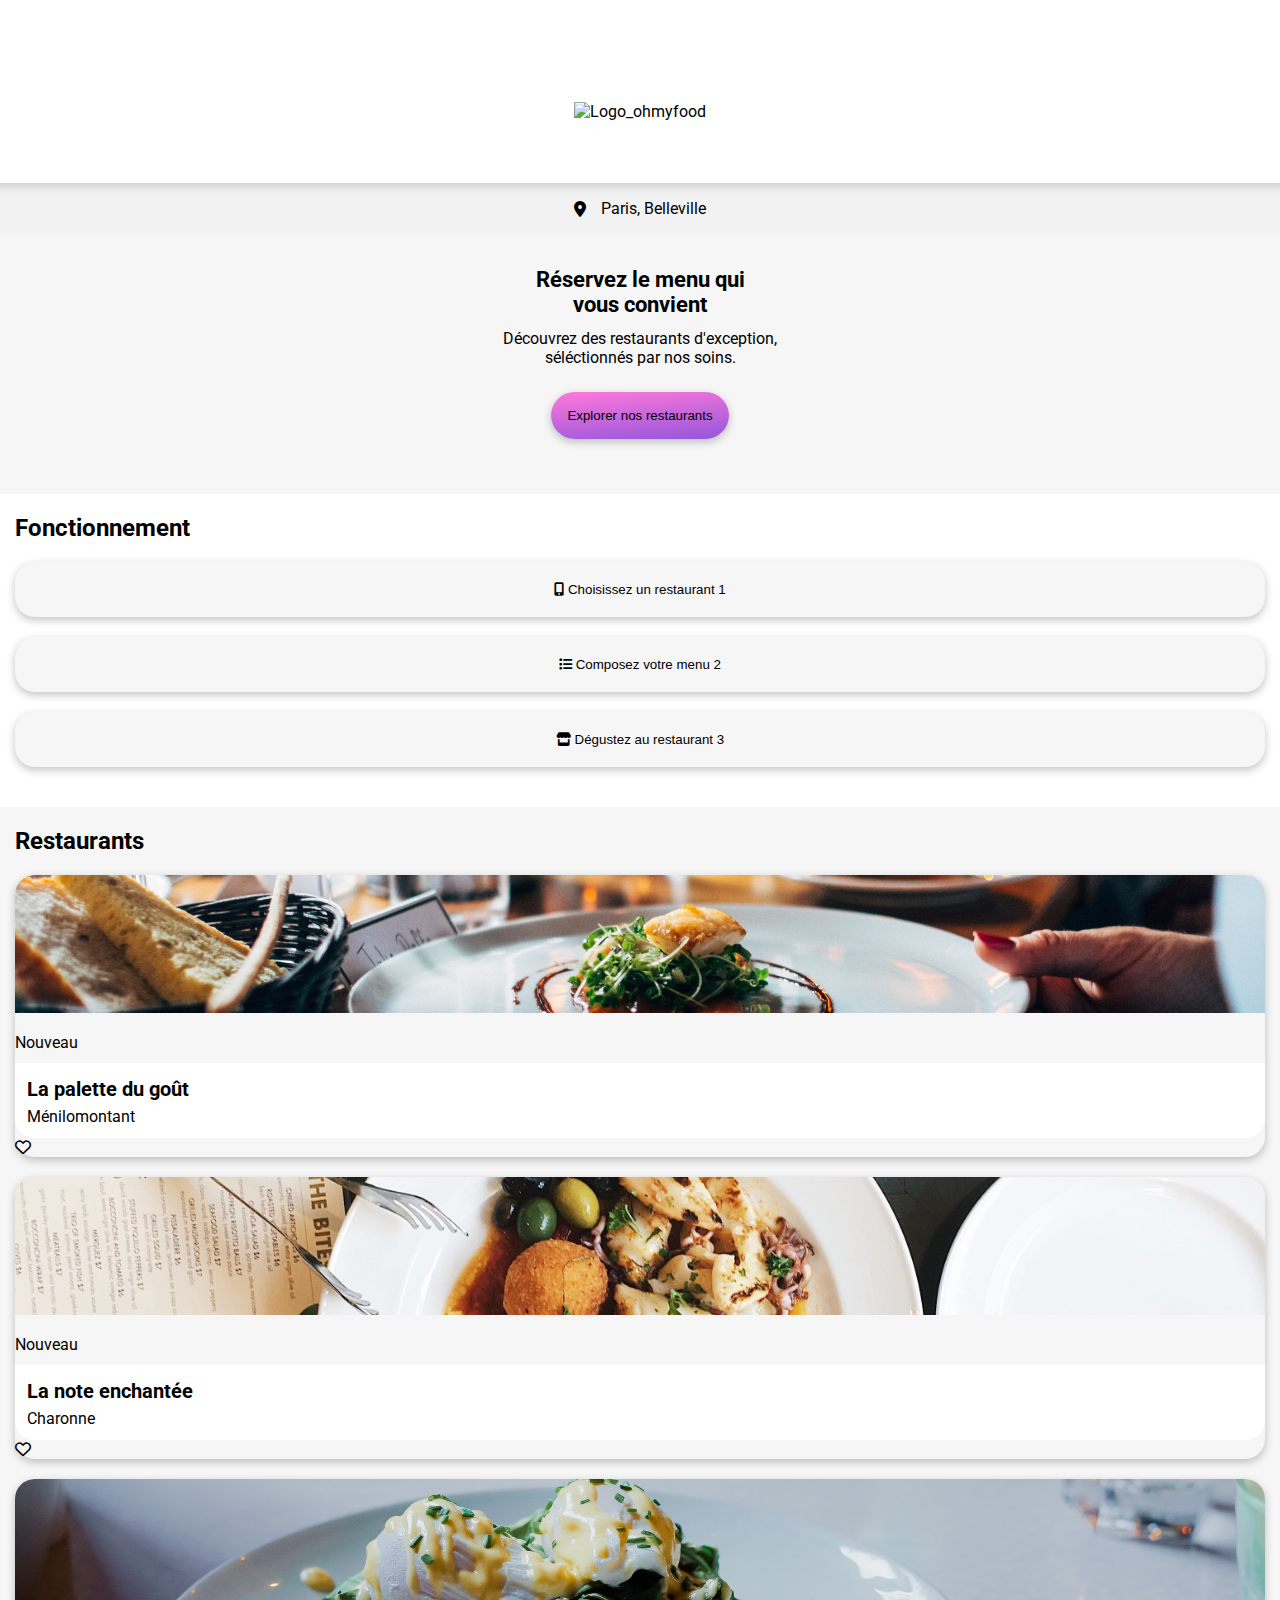
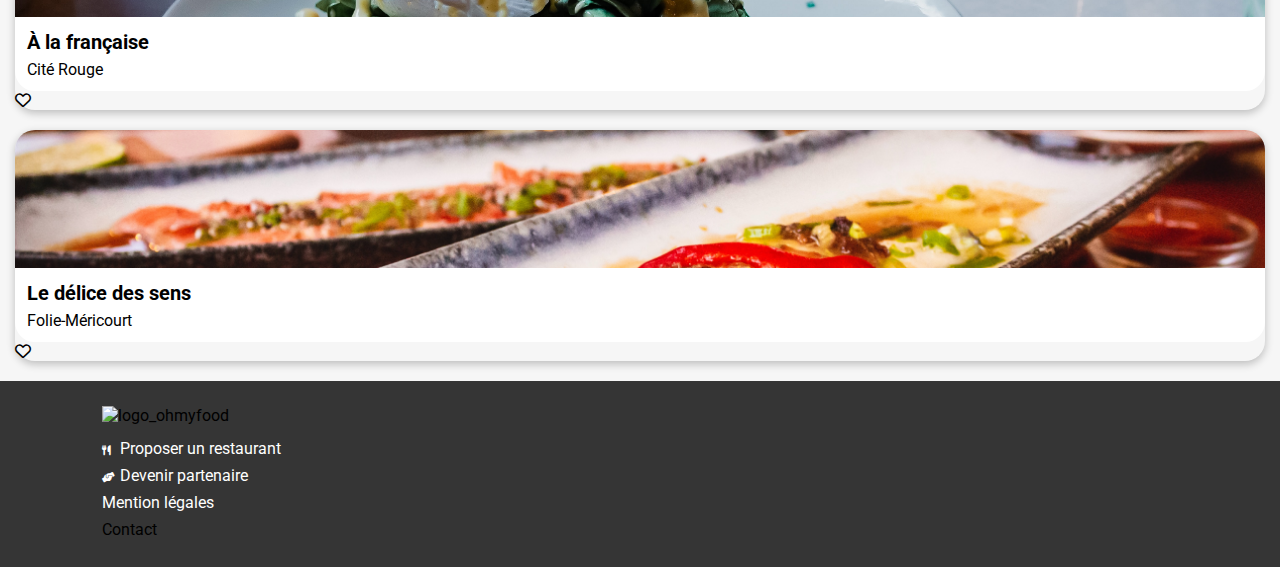
==== index.html @ 016500db "Rename Acceuil.html to index.html" ====
<!DOCTYPE html>
<html lang="fr">
<head>
    <meta charset="UTF-8">
    <meta http-equiv="X-UA-Compatible" content="IE=edge">
    <meta name="viewport" content="width=device-width, initial-scale=1.0">
    <title>Acceuil</title>
    <link rel="stylesheet" href="https://cdnjs.cloudflare.com/ajax/libs/font-awesome/6.0.0/css/all.min.css">
    <link rel="stylesheet" href="./public/css/Styles.css">
</head>

<body>

    <header> 
        <div id="logo"><img src="images/logo/ohmyfood.svg" alt="Logo_ohmyfood"></div>
        <div id="location">
            <i class="fa-solid fa-location-dot"></i><p>Paris, Belleville</p>
        </div>
    </header>

    <main>
        <section id="description">
            <h1>Réservez le menu qui <br> vous convient</h1>
            <p>Découvrez des restaurants d'exception,<br> séléctionnés par nos soins.</p>
            
            <form action="#restaurants">
                <button class="btn btn--menu btn--gradient btn--margin"><span class="text--white">Explorer nos restaurants</span></button>
            </form>

        </section>

        <section id="fonctionnement">
            <h2>Fonctionnement</h2>
            <button class="btn btn--fonctionnement btn--background">
                <i class="fa-solid fa-mobile-screen-button"></i>
                <span class="text">Choisissez un restaurant</span>
                <span class="numero">1</span>
            </button>

            <button class="btn btn--fonctionnement btn--background">
                <i class="fa-solid fa-list"></i>
                <span class="text">Composez votre menu</span>
                <span class="numero">2</span>
            </button>
            
            <button class="btn btn--fonctionnement btn--background">
                <i class="fa-solid fa-store"></i>
                <span class="text">Dégustez au restaurant</span>
                <span class="numero">3</span>
            </button>
        </section>

        <section id="restaurants">
            <h2>Restaurants</h2>
            
            <div class="restaurants__block__cartes">
                <article class="restaurants__cartes">
                    <a href="restaurants/palette.html">

                        <div class="restaurants__cartes__img">
                            <img src="images/restaurants/la_palette_du_gout.jpg" alt="la palette du goût">
                            <div class="nouveau"><p>Nouveau</p></div>
                        </div>

                        <div class="restaurants__cartes__description">
                            <h3>La palette du goût</h3>
                            <p>Ménilomontant</p>
                        </div>
                    </a>
                    <div class="coeur"><i class="fa-regular fa-heart"></i></div>
                </article>
            

            
                <article class="restaurants__cartes">
                    <a href="restaurants/note.html">

                        <div class="restaurants__cartes__img">
                            <img src="images/restaurants/la_note_enchantee.jpg" alt="la note enchantée">
                            <div class="nouveau"><p>Nouveau</p></div>
                        </div>

                        <div class="restaurants__cartes__description">
                            <h3>La note enchantée</h3>
                            <p>Charonne</p>
                        </div>
                    </a>
                    <div class="coeur"><i class="fa-regular fa-heart"></i></div>
                </article>
            

            
                <article class="restaurants__cartes">
                    <a href="restaurants/francaise.html">
                        <img src="images/restaurants/a_la_francaise.jpg" alt="à la française">

                        <div class="restaurants__cartes__description">
                            <h3>À la française</h3>
                            <p>Cité Rouge</p>
                        </div>
                    </a>
                    <div class="coeur"><i class="fa-regular fa-heart"></i></div>
                </article>

            
                <article class="restaurants__cartes">
                    <a href="restaurants/delice.html">
                        <img src="images/restaurants/le_delice_des_sens.jpg" alt="le délice des sens">

                        <div class="restaurants__cartes__description">
                            <h3>Le délice des sens</h3>
                            <p>Folie-Méricourt</p>
                        </div>
                </a>
                <div class="coeur"><i class="fa-regular fa-heart"></i></div>
                </article>
            </div>
                
            
        </section>
    </main>
    
    <footer>
        <img src="images/logo/ohmyfood--white.svg" alt="logo_ohmyfood">
        
        <ul>
            <li><i class="fa-solid fa-utensils"></i>Proposer un restaurant</li>
            <li><i class="fa-solid fa-handshake-angle"></i>Devenir partenaire</li>
            <li>Mention légales</li>
            <li><a href="mailto:ohmyfood@omf.com">Contact</a></li>
        </ul>

    </footer>
</body>
</html>
---- public/css/Styles.css ----
@import url("https://fonts.googleapis.com/css2?family=Raleway:wght@500&family=Shrikhand&display=swap");
@import url("https://fonts.googleapis.com/css2?family=Raleway:wght@500&family=Roboto&family=Shrikhand&display=swap");
* {
  -webkit-box-sizing: border-box;
          box-sizing: border-box;
}

body {
  margin: 0;
  padding: 0;
}

a {
  text-decoration: none;
  color: initial;
}

body {
  font-family: "Roboto", sans-serif;
}

.btn--text {
  font-family: "Roboto", sans-serif;
}

.btn--menu {
  padding: 16px;
  border: none;
  border-radius: 25px;
  margin-bottom: 55px;
  -webkit-box-shadow: rgba(0, 0, 0, 0.24) 0px 3px 8px;
          box-shadow: rgba(0, 0, 0, 0.24) 0px 3px 8px;
}

.btn--gradient {
  background: linear-gradient(355deg, #9356DC, #FF79DA);
}

.btn--fonctionnement {
  padding: 20px;
  border: none;
  border-radius: 20px;
  margin-bottom: 20px;
  background: #F6F6F6;
  -webkit-box-shadow: rgba(0, 0, 0, 0.24) 0px 3px 8px;
          box-shadow: rgba(0, 0, 0, 0.24) 0px 3px 8px;
  width: 100%;
}

.btn--fonctionnement:hover {
  background-color: #f4eefc;
}

.btn--fonctionnement:hover i {
  color: #9356DC;
}

.btn--order {
  padding: 14px 40px;
}

.btn--text {
  margin-left: 20px;
}

.btn--wtext {
  color: white;
  font-size: 14.5px;
}

header {
  display: -webkit-box;
  display: -ms-flexbox;
  display: flex;
  -webkit-box-orient: vertical;
  -webkit-box-direction: normal;
      -ms-flex-direction: column;
          flex-direction: column;
  -webkit-box-align: center;
      -ms-flex-align: center;
          align-items: center;
}

header #logo {
  display: -webkit-box;
  display: -ms-flexbox;
  display: flex;
  -webkit-box-pack: center;
      -ms-flex-pack: center;
          justify-content: center;
  width: 100%;
}

header #logo img {
  height: 3.3vh;
  width: auto;
  margin-top: 8%;
  margin-bottom: 4%;
}

#background__restaurant {
  width: 100%;
  height: 26vh;
}

#background__restaurant img {
  -o-object-fit: cover;
     object-fit: cover;
  width: 100%;
}

#location {
  display: -webkit-box;
  display: -ms-flexbox;
  display: flex;
  -webkit-box-align: center;
      -ms-flex-align: center;
          align-items: center;
  -webkit-box-pack: center;
      -ms-flex-pack: center;
          justify-content: center;
  width: 100%;
  background: #F2F2F2;
  -webkit-box-shadow: black 0px 26px 22px -38px inset;
          box-shadow: black 0px 26px 22px -38px inset;
}

#location p {
  margin-left: 15px;
}

#description {
  text-align: center;
  background-color: #F6F6F6;
  padding-left: 15px;
  padding-right: 15px;
}

#description h1 {
  margin-top: 0;
  margin-bottom: 12px;
  padding-top: 33px;
  font-size: 22px;
}

#description p {
  margin-top: 0;
  margin-bottom: 25px;
  font-size: 16px;
}

#fonctionnement {
  margin-bottom: 20px;
  margin-left: 15px;
  margin-right: 15px;
}

#fonctionnement h2 {
  margin-top: 20px;
}

#restaurants {
  display: -ms-grid;
  display: grid;
  background-color: #F6F6F6;
  padding-left: 15px;
  padding-right: 15px;
}

#restaurants h3 {
  font-size: 20px;
}

#restaurants img {
  height: 138px;
  width: 100%;
  -o-object-fit: cover;
     object-fit: cover;
  border-top-left-radius: 20px;
  border-top-right-radius: 20px;
}

.restaurants__cartes {
  margin-bottom: 20px;
  border-radius: 20px;
  -webkit-box-shadow: rgba(0, 0, 0, 0.24) 0px 3px 8px;
          box-shadow: rgba(0, 0, 0, 0.24) 0px 3px 8px;
}

.restaurants__cartes__description {
  background-color: #fff;
  border-bottom-left-radius: 20px;
  border-bottom-right-radius: 20px;
  border: 2px solid #fff;
  margin-top: -5px;
}

.restaurants__cartes__description h3 {
  margin: 12px 0 6px 10px;
}

.restaurants__cartes__description p {
  margin: 0 0 0 10px;
  padding-bottom: 10px;
}

.restaurants__cartes__description .coeur {
  position: relative;
}

.restaurants__cartes__description .coeur--pos {
  display: -webkit-box;
  display: -ms-flexbox;
  display: flex;
  position: absolute;
  right: 22px;
  bottom: 5px;
  font-size: 22px;
}

#block_pages {
  background-color: #F2F2F2;
  border-top-left-radius: 25px;
  border-top-right-radius: 25px;
  margin-top: -50px;
  position: relative;
  padding: 15px;
}

.entrees, .plats, .desserts {
  margin-bottom: 50px;
}

.entrees h2, .plats h2, .desserts h2 {
  margin-bottom: 5px;
  font-size: 20px;
  font-weight: 100;
}

.entrees .soulignement, .plats .soulignement, .desserts .soulignement {
  width: 50px;
  height: 5px;
  background: #99E2D0;
  margin-top: 0;
  margin-bottom: 18px;
}

.nom_restaurant {
  display: -webkit-box;
  display: -ms-flexbox;
  display: flex;
  -webkit-box-align: center;
      -ms-flex-align: center;
          align-items: center;
}

.nom_restaurant h1 {
  font-size: 24px;
  width: 70%;
}

.nom_restaurant .icon {
  display: -webkit-box;
  display: -ms-flexbox;
  display: flex;
  font-size: 20px;
  width: 30%;
  -webkit-box-pack: end;
      -ms-flex-pack: end;
          justify-content: flex-end;
  padding-right: 15px;
}

.menu {
  border: 2px solid #fff;
  margin-bottom: 15px;
  border-radius: 12px;
  background-color: #fff;
  -webkit-box-shadow: rgba(0, 0, 0, 0.24) 0px 3px 8px;
          box-shadow: rgba(0, 0, 0, 0.24) 0px 3px 8px;
}

.menu--carte {
  display: -webkit-box;
  display: -ms-flexbox;
  display: flex;
  width: 100%;
}

.menu--carte--description {
  width: 80%;
}

.menu--carte .prix {
  display: -webkit-box;
  display: -ms-flexbox;
  display: flex;
  width: 100%;
  -webkit-box-pack: end;
      -ms-flex-pack: end;
          justify-content: flex-end;
  font-weight: bold;
  padding-right: 10px;
}

.menu h3 {
  margin: 10px 10px 6px 10px;
  font-size: 15px;
  max-width: 80%;
}

.menu p {
  white-space: nowrap;
  overflow: hidden;
  text-overflow: ellipsis;
  margin: 0 0 10px 10px;
  font-size: 13.5px;
}

#order {
  display: -webkit-box;
  display: -ms-flexbox;
  display: flex;
  width: 100%;
  -webkit-box-pack: center;
      -ms-flex-pack: center;
          justify-content: center;
}

footer {
  padding-left: 8%;
  background-color: #353535;
  width: 100%;
}

footer img {
  height: 18px;
  width: auto;
  margin-top: 25px;
  margin-bottom: 8px;
}

footer ul {
  padding: 0 0 20px 0;
  margin-top: 6px;
  margin-bottom: 0;
}

footer ul li {
  list-style-type: none;
  color: #fff;
  padding-bottom: 8px;
}

footer ul li i {
  margin-right: 6px;
  font-size: 10px;
  width: 12px;
}
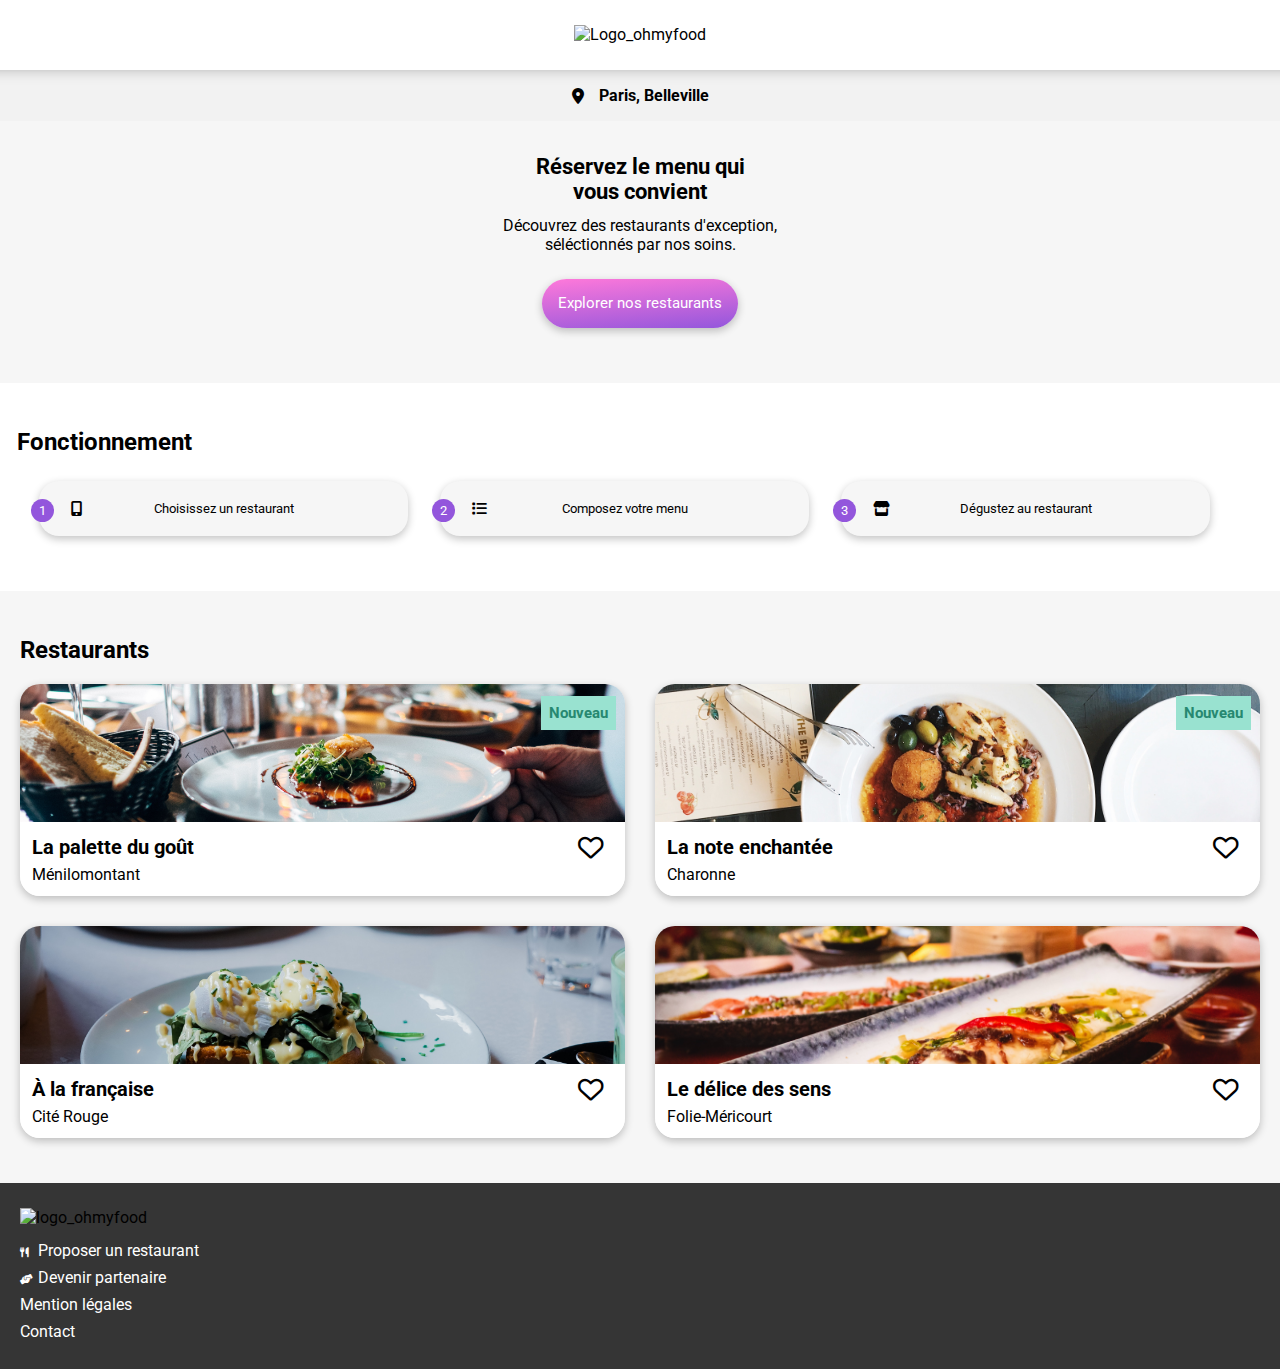
==== commit da0f72ea: "Modifications Indentations" ====
--- a/index.html
+++ b/index.html
@@ -1,135 +1,155 @@
-<!DOCTYPE html>
-<html lang="fr">
-<head>
-    <meta charset="UTF-8">
-    <meta http-equiv="X-UA-Compatible" content="IE=edge">
-    <meta name="viewport" content="width=device-width, initial-scale=1.0">
-    <title>Acceuil</title>
-    <link rel="stylesheet" href="https://cdnjs.cloudflare.com/ajax/libs/font-awesome/6.0.0/css/all.min.css">
-    <link rel="stylesheet" href="./public/css/Styles.css">
-</head>
-
-<body>
-
-    <header> 
-        <div id="logo"><img src="images/logo/ohmyfood.svg" alt="Logo_ohmyfood"></div>
-        <div id="location">
-            <i class="fa-solid fa-location-dot"></i><p>Paris, Belleville</p>
-        </div>
-    </header>
-
-    <main>
-        <section id="description">
-            <h1>Réservez le menu qui <br> vous convient</h1>
-            <p>Découvrez des restaurants d'exception,<br> séléctionnés par nos soins.</p>
-            
-            <form action="#restaurants">
-                <button class="btn btn--menu btn--gradient btn--margin"><span class="text--white">Explorer nos restaurants</span></button>
-            </form>
-
-        </section>
-
-        <section id="fonctionnement">
-            <h2>Fonctionnement</h2>
-            <button class="btn btn--fonctionnement btn--background">
-                <i class="fa-solid fa-mobile-screen-button"></i>
-                <span class="text">Choisissez un restaurant</span>
-                <span class="numero">1</span>
-            </button>
-
-            <button class="btn btn--fonctionnement btn--background">
-                <i class="fa-solid fa-list"></i>
-                <span class="text">Composez votre menu</span>
-                <span class="numero">2</span>
-            </button>
-            
-            <button class="btn btn--fonctionnement btn--background">
-                <i class="fa-solid fa-store"></i>
-                <span class="text">Dégustez au restaurant</span>
-                <span class="numero">3</span>
-            </button>
-        </section>
-
-        <section id="restaurants">
-            <h2>Restaurants</h2>
-            
-            <div class="restaurants__block__cartes">
-                <article class="restaurants__cartes">
-                    <a href="restaurants/palette.html">
-
-                        <div class="restaurants__cartes__img">
-                            <img src="images/restaurants/la_palette_du_gout.jpg" alt="la palette du goût">
-                            <div class="nouveau"><p>Nouveau</p></div>
-                        </div>
-
-                        <div class="restaurants__cartes__description">
-                            <h3>La palette du goût</h3>
-                            <p>Ménilomontant</p>
-                        </div>
-                    </a>
-                    <div class="coeur"><i class="fa-regular fa-heart"></i></div>
-                </article>
-            
-
-            
-                <article class="restaurants__cartes">
-                    <a href="restaurants/note.html">
-
-                        <div class="restaurants__cartes__img">
-                            <img src="images/restaurants/la_note_enchantee.jpg" alt="la note enchantée">
-                            <div class="nouveau"><p>Nouveau</p></div>
-                        </div>
-
-                        <div class="restaurants__cartes__description">
-                            <h3>La note enchantée</h3>
-                            <p>Charonne</p>
-                        </div>
-                    </a>
-                    <div class="coeur"><i class="fa-regular fa-heart"></i></div>
-                </article>
-            
-
-            
-                <article class="restaurants__cartes">
-                    <a href="restaurants/francaise.html">
-                        <img src="images/restaurants/a_la_francaise.jpg" alt="à la française">
-
-                        <div class="restaurants__cartes__description">
-                            <h3>À la française</h3>
-                            <p>Cité Rouge</p>
-                        </div>
-                    </a>
-                    <div class="coeur"><i class="fa-regular fa-heart"></i></div>
-                </article>
-
-            
-                <article class="restaurants__cartes">
-                    <a href="restaurants/delice.html">
-                        <img src="images/restaurants/le_delice_des_sens.jpg" alt="le délice des sens">
-
-                        <div class="restaurants__cartes__description">
-                            <h3>Le délice des sens</h3>
-                            <p>Folie-Méricourt</p>
-                        </div>
-                </a>
-                <div class="coeur"><i class="fa-regular fa-heart"></i></div>
-                </article>
-            </div>
-                
-            
-        </section>
-    </main>
-    
-    <footer>
-        <img src="images/logo/ohmyfood--white.svg" alt="logo_ohmyfood">
-        
-        <ul>
-            <li><i class="fa-solid fa-utensils"></i>Proposer un restaurant</li>
-            <li><i class="fa-solid fa-handshake-angle"></i>Devenir partenaire</li>
-            <li>Mention légales</li>
-            <li><a href="mailto:ohmyfood@omf.com">Contact</a></li>
-        </ul>
-
-    </footer>
-</body>
-</html>
+<!DOCTYPE html>
+<html lang="fr">
+
+<head>
+    <meta charset="UTF-8">
+    <meta http-equiv="X-UA-Compatible" content="IE=edge">
+    <meta name="viewport" content="width=device-width, initial-scale=1.0">
+    <title>Accueil</title>
+    <link rel="stylesheet" href="https://cdnjs.cloudflare.com/ajax/libs/font-awesome/6.0.0/css/all.min.css">
+    <link rel="stylesheet" href="./public/css/Styles.css">
+</head>
+
+<body>
+
+    <header>
+        <div id="logo"><img src="images/logo/ohmyfood.svg" alt="Logo_ohmyfood"></div>
+        <div id="location">
+            <i class="fa-solid fa-location-dot"></i>
+            <p>Paris, Belleville</p>
+        </div>
+    </header>
+
+    <main>
+        <section id="description">
+            <h1>Réservez le menu qui <br> vous convient</h1>
+            <p>Découvrez des restaurants d'exception,<br> séléctionnés par nos soins.</p>
+
+            <form action="#restaurants">
+                <button class="btn btn--menu btn--gradient btn--margin"><span class="text--white">Explorer nos
+                        restaurants</span></button>
+            </form>
+
+        </section>
+
+        <section id="fonctionnement">
+            <h2>Fonctionnement</h2>
+            <button class="btn btn--fonctionnement btn--background">
+                <i class="fa-solid fa-mobile-screen-button"></i>
+                <span class="text">Choisissez un restaurant</span>
+                <span class="numero">1</span>
+            </button>
+
+            <button class="btn btn--fonctionnement btn--background">
+                <i class="fa-solid fa-list"></i>
+                <span class="text">Composez votre menu</span>
+                <span class="numero">2</span>
+            </button>
+
+            <button class="btn btn--fonctionnement btn--background">
+                <i class="fa-solid fa-store"></i>
+                <span class="text">Dégustez au restaurant</span>
+                <span class="numero">3</span>
+            </button>
+        </section>
+
+        <section id="restaurants">
+            <h2>Restaurants</h2>
+
+            <div class="restaurants__block__cartes">
+                <article class="restaurants__cartes">
+                    <a href="restaurants/palette.html">
+
+                        <div class="restaurants__cartes__img">
+                            <img src="images/restaurants/la_palette_du_gout.jpg" alt="la palette du goût">
+                            <div class="nouveau">
+                                <p>Nouveau</p>
+                            </div>
+                        </div>
+
+                        <div class="restaurants__cartes__description">
+                            <h3>La palette du goût</h3>
+                            <p>Ménilomontant</p>
+                        </div>
+                    </a>
+                    <div class="icon">
+                        <i class="fa-regular fa-heart"></i>
+                        <i class="fa-solid fa-heart"></i>
+                    </div>
+                </article>
+
+
+
+                <article class="restaurants__cartes">
+                    <a href="restaurants/note.html">
+
+                        <div class="restaurants__cartes__img">
+                            <img src="images/restaurants/la_note_enchantee.jpg" alt="la note enchantée">
+                            <div class="nouveau">
+                                <p>Nouveau</p>
+                            </div>
+                        </div>
+
+                        <div class="restaurants__cartes__description">
+                            <h3>La note enchantée</h3>
+                            <p>Charonne</p>
+                        </div>
+                    </a>
+                    <div class="icon">
+                        <i class="fa-regular fa-heart"></i>
+                        <i class="fa-solid fa-heart"></i>
+                    </div>
+                </article>
+
+
+
+                <article class="restaurants__cartes">
+                    <a href="restaurants/francaise.html">
+                        <img src="images/restaurants/a_la_francaise.jpg" alt="à la française">
+
+                        <div class="restaurants__cartes__description">
+                            <h3>À la française</h3>
+                            <p>Cité Rouge</p>
+                        </div>
+                    </a>
+                    <div class="icon">
+                        <i class="fa-regular fa-heart"></i>
+                        <i class="fa-solid fa-heart"></i>
+                    </div>
+                </article>
+
+
+                <article class="restaurants__cartes">
+                    <a href="restaurants/delice.html">
+                        <img src="images/restaurants/le_delice_des_sens.jpg" alt="le délice des sens">
+
+                        <div class="restaurants__cartes__description">
+                            <h3>Le délice des sens</h3>
+                            <p>Folie-Méricourt</p>
+                        </div>
+                    </a>
+                    <div class="icon">
+                        <i class="fa-regular fa-heart"></i>
+                        <i class="fa-solid fa-heart"></i>
+                    </div>
+                </article>
+            </div>
+
+
+        </section>
+    </main>
+
+    <footer>
+        <img src="images/logo/ohmyfood--white.svg" alt="logo_ohmyfood">
+
+        <ul>
+            <li><i class="fa-solid fa-utensils"></i>Proposer un restaurant</li>
+            <li><i class="fa-solid fa-handshake-angle"></i>Devenir partenaire</li>
+            <li>Mention légales</li>
+            <li><a href="mailto:ohmyfood@omf.com">Contact</a></li>
+        </ul>
+
+    </footer>
+</body>
+
+</html>--- a/public/css/Styles.css
+++ b/public/css/Styles.css
@@ -15,25 +15,59 @@
   color: initial;
 }
 
-body {
+@-webkit-keyframes chargement {
+  0% {
+    opacity: 0;
+    -webkit-transform: translate(0, 20px);
+            transform: translate(0, 20px);
+  }
+  100% {
+    opacity: 1;
+  }
+}
+
+@keyframes chargement {
+  0% {
+    opacity: 0;
+    -webkit-transform: translate(0, 20px);
+            transform: translate(0, 20px);
+  }
+  100% {
+    opacity: 1;
+  }
+}
+
+* {
   font-family: "Roboto", sans-serif;
 }
 
-.btn--text {
-  font-family: "Roboto", sans-serif;
+.nom_restaurant h1 {
+  font-family: "Shrikhand", sans-serif;
+}
+
+.btn--acceuil {
+  background: #fff;
+  border: none;
+  position: absolute;
+  font-size: 20px;
+  left: 13px;
+  top: 27px;
 }
 
 .btn--menu {
   padding: 16px;
   border: none;
   border-radius: 25px;
-  margin-bottom: 55px;
   -webkit-box-shadow: rgba(0, 0, 0, 0.24) 0px 3px 8px;
           box-shadow: rgba(0, 0, 0, 0.24) 0px 3px 8px;
 }
 
+.btn--margin {
+  margin-bottom: 55px;
+}
+
 .btn--gradient {
-  background: linear-gradient(355deg, #9356DC, #FF79DA);
+  background: linear-gradient(355deg, #9356dc, #ff79da);
 }
 
 .btn--fonctionnement {
@@ -41,10 +75,34 @@
   border: none;
   border-radius: 20px;
   margin-bottom: 20px;
-  background: #F6F6F6;
+  background: #f6f6f6;
   -webkit-box-shadow: rgba(0, 0, 0, 0.24) 0px 3px 8px;
           box-shadow: rgba(0, 0, 0, 0.24) 0px 3px 8px;
   width: 100%;
+  position: relative;
+}
+
+.btn--fonctionnement i {
+  position: absolute;
+  display: -webkit-box;
+  display: -ms-flexbox;
+  display: flex;
+  font-size: 15px;
+  left: 32px;
+}
+
+.btn--fonctionnement .numero {
+  position: absolute;
+  display: -webkit-box;
+  display: -ms-flexbox;
+  display: flex;
+  left: -8px;
+  top: 18px;
+  font-size: 13px;
+  background: #9356dc;
+  color: #fff;
+  padding: 4px 8px;
+  border-radius: 25px;
 }
 
 .btn--fonctionnement:hover {
@@ -52,20 +110,45 @@
 }
 
 .btn--fonctionnement:hover i {
-  color: #9356DC;
+  color: #9356dc;
 }
 
 .btn--order {
   padding: 14px 40px;
-}
-
-.btn--text {
-  margin-left: 20px;
 }
 
 .btn--wtext {
   color: white;
   font-size: 14.5px;
+}
+
+.text--white {
+  color: white;
+  font-size: 14.5px;
+}
+
+.icon {
+  height: 24px;
+  width: 24px;
+  font-size: 23px;
+}
+
+.icon .fa-solid {
+  display: none;
+}
+
+.icon .fa-solid::before {
+  background: -webkit-linear-gradient(350deg, #9356dc, #ff79da);
+  -webkit-background-clip: text;
+  -webkit-text-fill-color: transparent;
+}
+
+.icon:hover .fa-solid, .icon:active .fa-solid {
+  display: block;
+}
+
+.icon:hover .fa-regular, .icon:active .fa-regular {
+  opacity: 0;
 }
 
 header {
@@ -92,21 +175,17 @@
 }
 
 header #logo img {
-  height: 3.3vh;
+  height: 30px;
   width: auto;
-  margin-top: 8%;
-  margin-bottom: 4%;
-}
-
-#background__restaurant {
-  width: 100%;
-  height: 26vh;
-}
-
-#background__restaurant img {
+  margin-top: 25px;
+  margin-bottom: 15px;
+}
+
+.background {
   -o-object-fit: cover;
      object-fit: cover;
-  width: 100%;
+  width: 100vw;
+  height: 230px;
 }
 
 #location {
@@ -120,18 +199,19 @@
       -ms-flex-pack: center;
           justify-content: center;
   width: 100%;
-  background: #F2F2F2;
+  background: #f2f2f2;
   -webkit-box-shadow: black 0px 26px 22px -38px inset;
           box-shadow: black 0px 26px 22px -38px inset;
 }
 
 #location p {
   margin-left: 15px;
+  font-weight: bold;
 }
 
 #description {
   text-align: center;
-  background-color: #F6F6F6;
+  background-color: #f6f6f6;
   padding-left: 15px;
   padding-right: 15px;
 }
@@ -150,21 +230,19 @@
 }
 
 #fonctionnement {
-  margin-bottom: 20px;
-  margin-left: 15px;
-  margin-right: 15px;
+  padding: 35px 25px 35px 25px;
+  background: #fff;
 }
 
 #fonctionnement h2 {
-  margin-top: 20px;
+  margin: 30px 0 25px -8px;
 }
 
 #restaurants {
   display: -ms-grid;
   display: grid;
-  background-color: #F6F6F6;
-  padding-left: 15px;
-  padding-right: 15px;
+  background-color: #f6f6f6;
+  padding: 25px 20px 45px 20px;
 }
 
 #restaurants h3 {
@@ -180,14 +258,41 @@
   border-top-right-radius: 20px;
 }
 
-.restaurants__cartes {
-  margin-bottom: 20px;
+.restaurants__block__cartes {
+  display: -ms-grid;
+  display: grid;
+  -ms-grid-columns: 1fr;
+      grid-template-columns: 1fr;
+  row-gap: 30px;
+}
+
+.restaurants__block__cartes .restaurants__cartes {
   border-radius: 20px;
   -webkit-box-shadow: rgba(0, 0, 0, 0.24) 0px 3px 8px;
           box-shadow: rgba(0, 0, 0, 0.24) 0px 3px 8px;
-}
-
-.restaurants__cartes__description {
+  position: relative;
+  width: 100%;
+}
+
+.restaurants__block__cartes .restaurants__cartes__img {
+  position: relative;
+}
+
+.restaurants__block__cartes .restaurants__cartes__img .nouveau {
+  position: absolute;
+  top: -3px;
+  right: 9px;
+}
+
+.restaurants__block__cartes .restaurants__cartes__img .nouveau p {
+  background: #99e2d0;
+  padding: 8px;
+  font-size: 15px;
+  font-weight: bold;
+  color: #278870;
+}
+
+.restaurants__block__cartes .restaurants__cartes__description {
   background-color: #fff;
   border-bottom-left-radius: 20px;
   border-bottom-right-radius: 20px;
@@ -195,52 +300,79 @@
   margin-top: -5px;
 }
 
-.restaurants__cartes__description h3 {
+.restaurants__block__cartes .restaurants__cartes__description h3 {
   margin: 12px 0 6px 10px;
 }
 
-.restaurants__cartes__description p {
+.restaurants__block__cartes .restaurants__cartes__description p {
   margin: 0 0 0 10px;
   padding-bottom: 10px;
 }
 
-.restaurants__cartes__description .coeur {
-  position: relative;
-}
-
-.restaurants__cartes__description .coeur--pos {
-  display: -webkit-box;
-  display: -ms-flexbox;
-  display: flex;
-  position: absolute;
+.restaurants__block__cartes .restaurants__cartes .icon {
+  display: -webkit-box;
+  display: -ms-flexbox;
+  display: flex;
+  position: absolute;
+  height: 24px;
+  width: 24px;
   right: 22px;
-  bottom: 5px;
-  font-size: 22px;
+  bottom: 36px;
+  font-size: 25.5px;
+}
+
+.restaurants__block__cartes .restaurants__cartes .icon i {
+  position: absolute;
+  left: -1px;
+  bottom: -1px;
+}
+
+@media screen and (min-width: 992px) {
+  .restaurants__block__cartes {
+    -ms-grid-columns: 1fr 1fr;
+        grid-template-columns: 1fr 1fr;
+    -webkit-column-gap: 30px;
+            column-gap: 30px;
+  }
+  .btn--fonctionnement {
+    width: 30%;
+    margin-right: 14px;
+    margin-left: 14px;
+  }
+  #fonctionnement h2 {
+    margin-top: 10px;
+  }
 }
 
 #block_pages {
-  background-color: #F2F2F2;
+  background-color: #f2f2f2;
   border-top-left-radius: 25px;
   border-top-right-radius: 25px;
-  margin-top: -50px;
+  margin-top: -30px;
   position: relative;
   padding: 15px;
 }
 
-.entrees, .plats, .desserts {
+.entrees,
+.plats,
+.desserts {
   margin-bottom: 50px;
 }
 
-.entrees h2, .plats h2, .desserts h2 {
+.entrees h2,
+.plats h2,
+.desserts h2 {
   margin-bottom: 5px;
   font-size: 20px;
   font-weight: 100;
 }
 
-.entrees .soulignement, .plats .soulignement, .desserts .soulignement {
+.entrees .soulignement,
+.plats .soulignement,
+.desserts .soulignement {
   width: 50px;
   height: 5px;
-  background: #99E2D0;
+  background: #99e2d0;
   margin-top: 0;
   margin-bottom: 18px;
 }
@@ -252,32 +384,25 @@
   -webkit-box-align: center;
       -ms-flex-align: center;
           align-items: center;
+  -webkit-box-pack: justify;
+      -ms-flex-pack: justify;
+          justify-content: space-between;
 }
 
 .nom_restaurant h1 {
-  font-size: 24px;
+  font-size: 21px;
   width: 70%;
 }
 
-.nom_restaurant .icon {
-  display: -webkit-box;
-  display: -ms-flexbox;
-  display: flex;
-  font-size: 20px;
-  width: 30%;
-  -webkit-box-pack: end;
-      -ms-flex-pack: end;
-          justify-content: flex-end;
-  padding-right: 15px;
-}
-
 .menu {
-  border: 2px solid #fff;
   margin-bottom: 15px;
   border-radius: 12px;
   background-color: #fff;
   -webkit-box-shadow: rgba(0, 0, 0, 0.24) 0px 3px 8px;
           box-shadow: rgba(0, 0, 0, 0.24) 0px 3px 8px;
+  overflow: hidden;
+  -webkit-animation: chargement 600ms both;
+          animation: chargement 600ms both;
 }
 
 .menu--carte {
@@ -289,6 +414,8 @@
 
 .menu--carte--description {
   width: 80%;
+  -webkit-transition: all 300ms ease;
+  transition: all 300ms ease;
 }
 
 .menu--carte .prix {
@@ -301,6 +428,85 @@
           justify-content: flex-end;
   font-weight: bold;
   padding-right: 10px;
+  -webkit-transform: translateX(0);
+          transform: translateX(0);
+  -webkit-transition: -webkit-transform 300ms ease;
+  transition: -webkit-transform 300ms ease;
+  transition: transform 300ms ease;
+  transition: transform 300ms ease, -webkit-transform 300ms ease;
+}
+
+.menu--carte .validation {
+  display: -webkit-box;
+  display: -ms-flexbox;
+  display: flex;
+  -webkit-box-align: center;
+      -ms-flex-align: center;
+          align-items: center;
+  -webkit-box-pack: center;
+      -ms-flex-pack: center;
+          justify-content: center;
+  right: 0;
+  position: absolute;
+  top: -2px;
+  font-size: 25px;
+  height: 64px;
+  width: 60px;
+  background-color: #99e2d0;
+  color: #fff;
+  -webkit-transform: translateX(60px);
+          transform: translateX(60px);
+  -webkit-transition: all 300ms ease;
+  transition: all 300ms ease;
+}
+
+.menu:hover .menu--carte--description, .menu:active .menu--carte--description {
+  width: 65%;
+  -webkit-transition: all 300ms ease;
+  transition: all 300ms ease;
+}
+
+.menu:hover .prix, .menu:active .prix {
+  -webkit-transform: translateX(-60px);
+          transform: translateX(-60px);
+  -webkit-transition: -webkit-transform 300ms;
+  transition: -webkit-transform 300ms;
+  transition: transform 300ms;
+  transition: transform 300ms, -webkit-transform 300ms;
+}
+
+.menu:hover .validation, .menu:active .validation {
+  -webkit-transform: translateX(0);
+          transform: translateX(0);
+  -webkit-transition: all 300ms ease;
+  transition: all 300ms ease;
+}
+
+.menu:hover .validation i, .menu:active .validation i {
+  -webkit-transform: rotate(1turn);
+          transform: rotate(1turn);
+  -webkit-transition: all 400ms ease;
+  transition: all 400ms ease;
+}
+
+.menu:nth-child(3) {
+  -webkit-animation-delay: 700ms;
+          animation-delay: 700ms;
+}
+
+.menu:nth-child(4) {
+  -webkit-animation-delay: 800ms;
+          animation-delay: 800ms;
+}
+
+.menu:nth-child(5) {
+  -webkit-animation-delay: 900ms;
+          animation-delay: 900ms;
+}
+
+.menu:nth-child(6) {
+  -webkit-animation-delay: 1000ms;
+          animation-delay: 1000ms;
 }
 
 .menu h3 {
@@ -327,8 +533,36 @@
           justify-content: center;
 }
 
+@media screen and (min-width: 426px) {
+  .background {
+    -o-object-position: 0px 62%;
+       object-position: 0px 62%;
+    height: 300px;
+  }
+}
+
+@media screen and (min-width: 920px) {
+  .entrees,
+  .plats,
+  .desserts {
+    width: 30%;
+  }
+  .block_menu {
+    display: -webkit-box;
+    display: -ms-flexbox;
+    display: flex;
+    -webkit-box-pack: justify;
+        -ms-flex-pack: justify;
+            justify-content: space-between;
+  }
+  .background {
+    -o-object-position: 0px 65%;
+       object-position: 0px 65%;
+  }
+}
+
 footer {
-  padding-left: 8%;
+  padding-left: 20px;
   background-color: #353535;
   width: 100%;
 }
@@ -352,6 +586,10 @@
   padding-bottom: 8px;
 }
 
+footer ul li a {
+  color: white;
+}
+
 footer ul li i {
   margin-right: 6px;
   font-size: 10px;
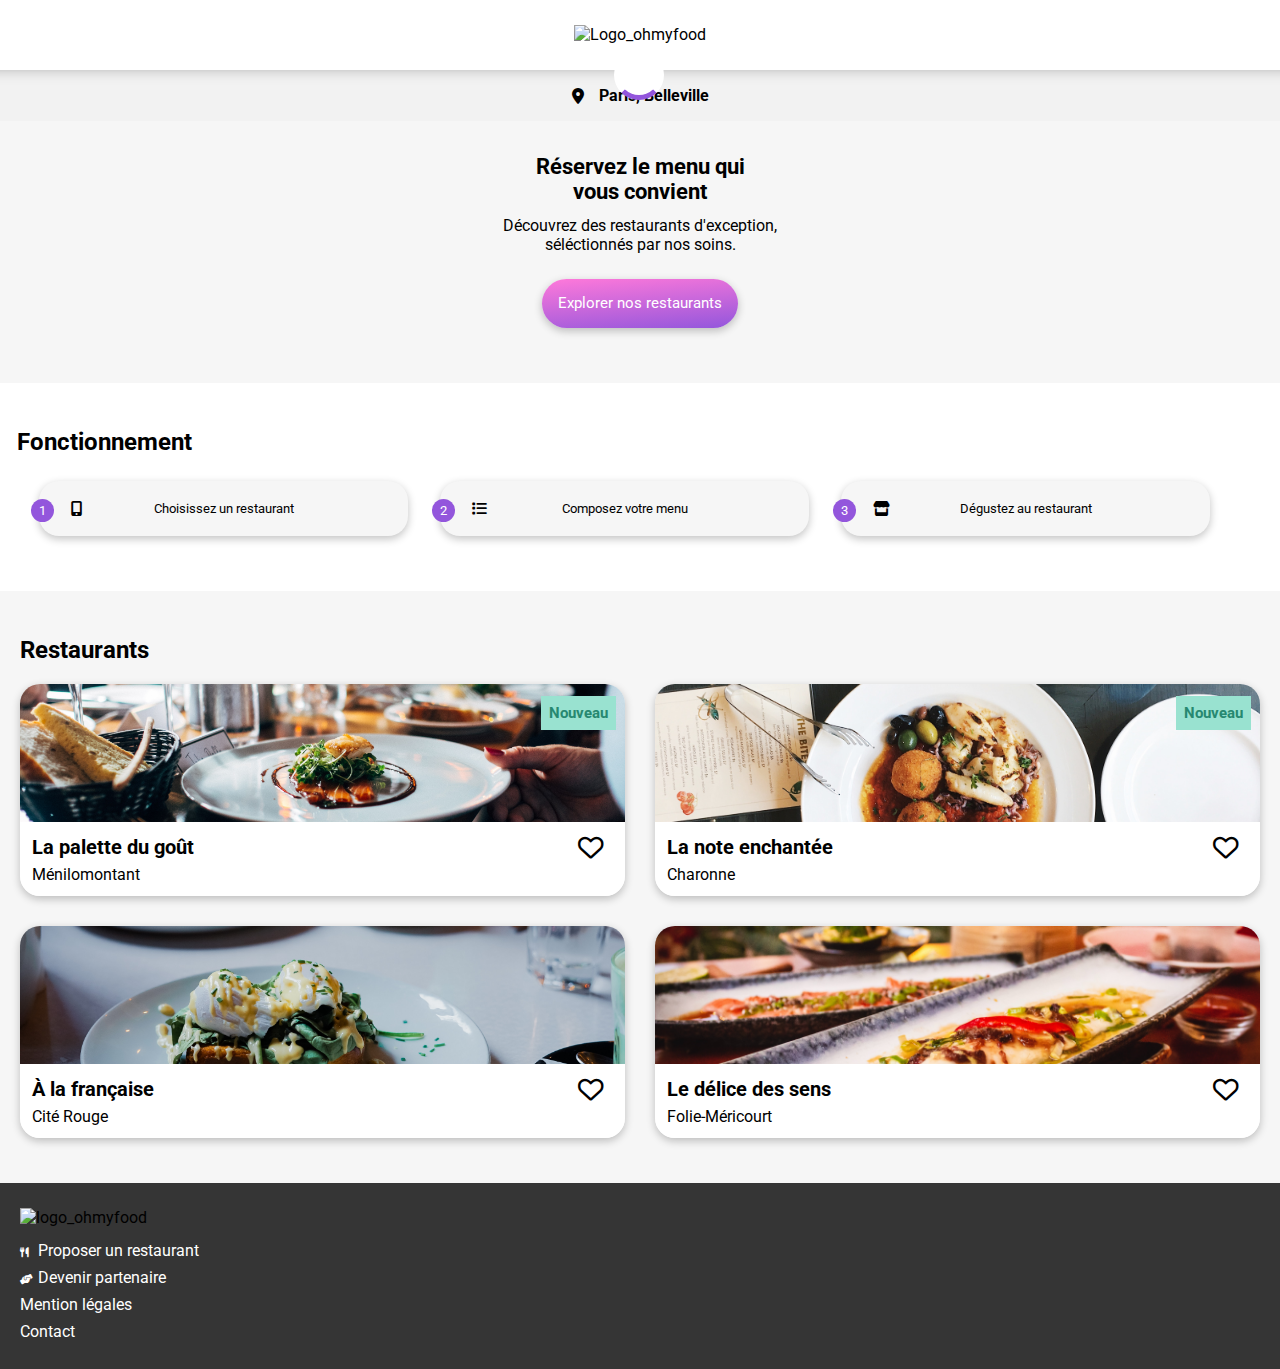
==== commit 6355d17e: "Modif structure cartes restaurants page d'accueil" ====
--- a/index.html
+++ b/index.html
@@ -11,145 +11,157 @@
 </head>
 
 <body>
+    <span class="loader"></span>
+    <div class="loading">
+        <header>
+            <div id="logo"><img src="images/logo/ohmyfood.svg" alt="Logo_ohmyfood"></div>
+            <div id="location">
+                <i class="fa-solid fa-location-dot"></i>
+                <p>Paris, Belleville</p>
+            </div>
+        </header>
 
-    <header>
-        <div id="logo"><img src="images/logo/ohmyfood.svg" alt="Logo_ohmyfood"></div>
-        <div id="location">
-            <i class="fa-solid fa-location-dot"></i>
-            <p>Paris, Belleville</p>
-        </div>
-    </header>
+        <main>
+            <section id="description">
+                <h1>Réservez le menu qui <br> vous convient</h1>
+                <p>Découvrez des restaurants d'exception,<br> séléctionnés par nos soins.</p>
 
-    <main>
-        <section id="description">
-            <h1>Réservez le menu qui <br> vous convient</h1>
-            <p>Découvrez des restaurants d'exception,<br> séléctionnés par nos soins.</p>
+                <form action="#restaurants">
+                    <button class="btn btn--menu btn--gradient btn--margin"><span class="text--white">Explorer nos
+                            restaurants</span></button>
+                </form>
 
-            <form action="#restaurants">
-                <button class="btn btn--menu btn--gradient btn--margin"><span class="text--white">Explorer nos
-                        restaurants</span></button>
-            </form>
+            </section>
 
-        </section>
+            <section id="fonctionnement">
+                <h2>Fonctionnement</h2>
+                <button class="btn btn--fonctionnement btn--background">
+                    <i class="fa-solid fa-mobile-screen-button"></i>
+                    <span class="text">Choisissez un restaurant</span>
+                    <span class="numero">1</span>
+                </button>
 
-        <section id="fonctionnement">
-            <h2>Fonctionnement</h2>
-            <button class="btn btn--fonctionnement btn--background">
-                <i class="fa-solid fa-mobile-screen-button"></i>
-                <span class="text">Choisissez un restaurant</span>
-                <span class="numero">1</span>
-            </button>
+                <button class="btn btn--fonctionnement btn--background">
+                    <i class="fa-solid fa-list"></i>
+                    <span class="text">Composez votre menu</span>
+                    <span class="numero">2</span>
+                </button>
 
-            <button class="btn btn--fonctionnement btn--background">
-                <i class="fa-solid fa-list"></i>
-                <span class="text">Composez votre menu</span>
-                <span class="numero">2</span>
-            </button>
+                <button class="btn btn--fonctionnement btn--background">
+                    <i class="fa-solid fa-store"></i>
+                    <span class="text">Dégustez au restaurant</span>
+                    <span class="numero">3</span>
+                </button>
+            </section>
 
-            <button class="btn btn--fonctionnement btn--background">
-                <i class="fa-solid fa-store"></i>
-                <span class="text">Dégustez au restaurant</span>
-                <span class="numero">3</span>
-            </button>
-        </section>
+            <section id="restaurants">
+                <h2>Restaurants</h2>
 
-        <section id="restaurants">
-            <h2>Restaurants</h2>
+                <div class="restaurants__block__cartes">
+                    <article class="restaurants__cartes">
+                        <a href="restaurants/palette.html">
 
-            <div class="restaurants__block__cartes">
-                <article class="restaurants__cartes">
-                    <a href="restaurants/palette.html">
+                            <figure class="restaurants__cartes__img">
+                                <img src="images/restaurants/la_palette_du_gout.jpg" alt="la palette du goût">
 
-                        <div class="restaurants__cartes__img">
-                            <img src="images/restaurants/la_palette_du_gout.jpg" alt="la palette du goût">
-                            <div class="nouveau">
-                                <p>Nouveau</p>
-                            </div>
+                                <div class="nouveau">
+                                    <p>Nouveau</p>
+                                </div>
+                                
+                                <figcaption class="restaurants__cartes__description">
+                                    <h3>La palette du goût</h3>
+                                    <p>Ménilomontant</p>
+                                </figcaption>
+                            </figure>
+                        </a>
+                        <div class="icon">
+                            <i class="fa-regular fa-heart"></i>
+                            <i class="fa-solid fa-heart"></i>
                         </div>
-
-                        <div class="restaurants__cartes__description">
-                            <h3>La palette du goût</h3>
-                            <p>Ménilomontant</p>
-                        </div>
-                    </a>
-                    <div class="icon">
-                        <i class="fa-regular fa-heart"></i>
-                        <i class="fa-solid fa-heart"></i>
-                    </div>
-                </article>
+                    </article>
 
 
 
-                <article class="restaurants__cartes">
-                    <a href="restaurants/note.html">
+                    <article class="restaurants__cartes">
+                        <a href="restaurants/note.html">
 
-                        <div class="restaurants__cartes__img">
-                            <img src="images/restaurants/la_note_enchantee.jpg" alt="la note enchantée">
-                            <div class="nouveau">
-                                <p>Nouveau</p>
-                            </div>
+                            <figure class="restaurants__cartes__img">
+                                <img src="images/restaurants/la_note_enchantee.jpg" alt="la note enchantée">
+
+                                <div class="nouveau">
+                                    <p>Nouveau</p>
+                                </div>
+
+                                <figcaption class="restaurants__cartes__description">
+                                    <h3>La note enchantée</h3>
+                                    <p>Charonne</p>
+                                </figcaption>
+                            </figure>
+
+
+                        </a>
+                        <div class="icon">
+                            <i class="fa-regular fa-heart"></i>
+                            <i class="fa-solid fa-heart"></i>
                         </div>
-
-                        <div class="restaurants__cartes__description">
-                            <h3>La note enchantée</h3>
-                            <p>Charonne</p>
-                        </div>
-                    </a>
-                    <div class="icon">
-                        <i class="fa-regular fa-heart"></i>
-                        <i class="fa-solid fa-heart"></i>
-                    </div>
-                </article>
+                    </article>
 
 
 
-                <article class="restaurants__cartes">
-                    <a href="restaurants/francaise.html">
-                        <img src="images/restaurants/a_la_francaise.jpg" alt="à la française">
+                    <article class="restaurants__cartes">
+                        <a href="restaurants/francaise.html">
 
-                        <div class="restaurants__cartes__description">
-                            <h3>À la française</h3>
-                            <p>Cité Rouge</p>
+                            <figure class="restaurants__cartes__img">
+                                <img src="images/restaurants/a_la_francaise.jpg" alt="à la française">
+
+                                <figcaption class="restaurants__cartes__description">
+                                    <h3>À la française</h3>
+                                    <p>Cité Rouge</p>
+                                </figcaption>
+                            </figure>
+                        </a>
+                        <div class="icon">
+                            <i class="fa-regular fa-heart"></i>
+                            <i class="fa-solid fa-heart"></i>
                         </div>
-                    </a>
-                    <div class="icon">
-                        <i class="fa-regular fa-heart"></i>
-                        <i class="fa-solid fa-heart"></i>
-                    </div>
-                </article>
+                    </article>
 
 
-                <article class="restaurants__cartes">
-                    <a href="restaurants/delice.html">
-                        <img src="images/restaurants/le_delice_des_sens.jpg" alt="le délice des sens">
+                    <article class="restaurants__cartes">
+                        <a href="restaurants/delice.html">
 
-                        <div class="restaurants__cartes__description">
-                            <h3>Le délice des sens</h3>
-                            <p>Folie-Méricourt</p>
+                            <figure class="restaurants__cartes__img">
+                                <img src="images/restaurants/le_delice_des_sens.jpg" alt="le délice des sens">
+
+                                <figcaption class="restaurants__cartes__description">
+                                    <h3>Le délice des sens</h3>
+                                    <p>Folie-Méricourt</p>
+                                </figcaption>
+                            </figure>
+                        </a>
+                        <div class="icon">
+                            <i class="fa-regular fa-heart"></i>
+                            <i class="fa-solid fa-heart"></i>
                         </div>
-                    </a>
-                    <div class="icon">
-                        <i class="fa-regular fa-heart"></i>
-                        <i class="fa-solid fa-heart"></i>
-                    </div>
-                </article>
-            </div>
+                    </article>
+                </div>
 
 
-        </section>
-    </main>
+            </section>
+        </main>
 
-    <footer>
-        <img src="images/logo/ohmyfood--white.svg" alt="logo_ohmyfood">
+        <footer>
+            <img src="images/logo/ohmyfood--white.svg" alt="logo_ohmyfood">
 
-        <ul>
-            <li><i class="fa-solid fa-utensils"></i>Proposer un restaurant</li>
-            <li><i class="fa-solid fa-handshake-angle"></i>Devenir partenaire</li>
-            <li>Mention légales</li>
-            <li><a href="mailto:ohmyfood@omf.com">Contact</a></li>
-        </ul>
+            <ul>
+                <li><i class="fa-solid fa-utensils"></i>Proposer un restaurant</li>
+                <li><i class="fa-solid fa-handshake-angle"></i>Devenir partenaire</li>
+                <li>Mention légales</li>
+                <li><a href="mailto:ohmyfood@omf.com">Contact</a></li>
+            </ul>
 
-    </footer>
+        </footer>
+    </div>
 </body>
 
 </html>--- a/public/css/Styles.css
+++ b/public/css/Styles.css
@@ -3,6 +3,7 @@
 * {
   -webkit-box-sizing: border-box;
           box-sizing: border-box;
+  z-index: 1;
 }
 
 body {
@@ -37,6 +38,68 @@
   }
 }
 
+@-webkit-keyframes coeur {
+  0% {
+    opacity: 0;
+  }
+  100% {
+    opacity: 1;
+  }
+}
+
+@keyframes coeur {
+  0% {
+    opacity: 0;
+  }
+  100% {
+    opacity: 1;
+  }
+}
+
+@-webkit-keyframes loading {
+  0% {
+    -webkit-transform: rotate(0deg);
+            transform: rotate(0deg);
+  }
+  100% {
+    -webkit-transform: rotate(360deg);
+            transform: rotate(360deg);
+    z-index: -2;
+  }
+}
+
+@keyframes loading {
+  0% {
+    -webkit-transform: rotate(0deg);
+            transform: rotate(0deg);
+  }
+  100% {
+    -webkit-transform: rotate(360deg);
+            transform: rotate(360deg);
+    z-index: -2;
+  }
+}
+
+@-webkit-keyframes apparition {
+  0% {
+    opacity: 0;
+  }
+  100% {
+    opacity: 1;
+    z-index: -1;
+  }
+}
+
+@keyframes apparition {
+  0% {
+    opacity: 0;
+  }
+  100% {
+    opacity: 1;
+    z-index: -1;
+  }
+}
+
 * {
   font-family: "Roboto", sans-serif;
 }
@@ -45,7 +108,7 @@
   font-family: "Shrikhand", sans-serif;
 }
 
-.btn--acceuil {
+.btn--accueil {
   background: #fff;
   border: none;
   position: absolute;
@@ -62,12 +125,21 @@
           box-shadow: rgba(0, 0, 0, 0.24) 0px 3px 8px;
 }
 
+.btn--menu:hover {
+  -webkit-box-shadow: rgba(0, 0, 0, 0.5) 0px 3px 8px;
+          box-shadow: rgba(0, 0, 0, 0.5) 0px 3px 8px;
+}
+
 .btn--margin {
   margin-bottom: 55px;
 }
 
 .btn--gradient {
   background: linear-gradient(355deg, #9356dc, #ff79da);
+}
+
+.btn--gradient:hover {
+  background: linear-gradient(355deg, #9e67e0, #ff8de0);
 }
 
 .btn--fonctionnement {
@@ -143,12 +215,21 @@
   -webkit-text-fill-color: transparent;
 }
 
+.icon--restaurants:hover .fa-solid {
+  position: absolute;
+  top: 35px;
+}
+
 .icon:hover .fa-solid, .icon:active .fa-solid {
   display: block;
+  -webkit-animation: coeur 1.5s both;
+          animation: coeur 1.5s both;
 }
 
 .icon:hover .fa-regular, .icon:active .fa-regular {
   opacity: 0;
+  -webkit-transition: all 300ms;
+  transition: all 300ms;
 }
 
 header {
@@ -188,6 +269,35 @@
   height: 230px;
 }
 
+.loader {
+  z-index: 3;
+  display: block;
+  -webkit-box-sizing: border-box;
+          box-sizing: border-box;
+  position: absolute;
+  top: 50px;
+  left: 43%;
+  height: 50px;
+  width: 50px;
+  background: white;
+  border: 5px solid #fff;
+  border-radius: 50%;
+  border-bottom-color: #9356dc;
+  -webkit-animation: loading 800ms linear 3 both;
+          animation: loading 800ms linear 3 both;
+}
+
+.loading {
+  height: 100%;
+  width: 100%;
+  background: #fff;
+  display: block;
+  position: absolute;
+  z-index: 2;
+  -webkit-animation: apparition 500ms 2s both;
+          animation: apparition 500ms 2s both;
+}
+
 #location {
   display: -webkit-box;
   display: -ms-flexbox;
@@ -276,6 +386,7 @@
 
 .restaurants__block__cartes .restaurants__cartes__img {
   position: relative;
+  margin: 0;
 }
 
 .restaurants__block__cartes .restaurants__cartes__img .nouveau {
@@ -325,6 +436,12 @@
   position: absolute;
   left: -1px;
   bottom: -1px;
+}
+
+@media screen and (min-width: 768px) {
+  .loader {
+    left: 48%;
+  }
 }
 
 @media screen and (min-width: 992px) {
